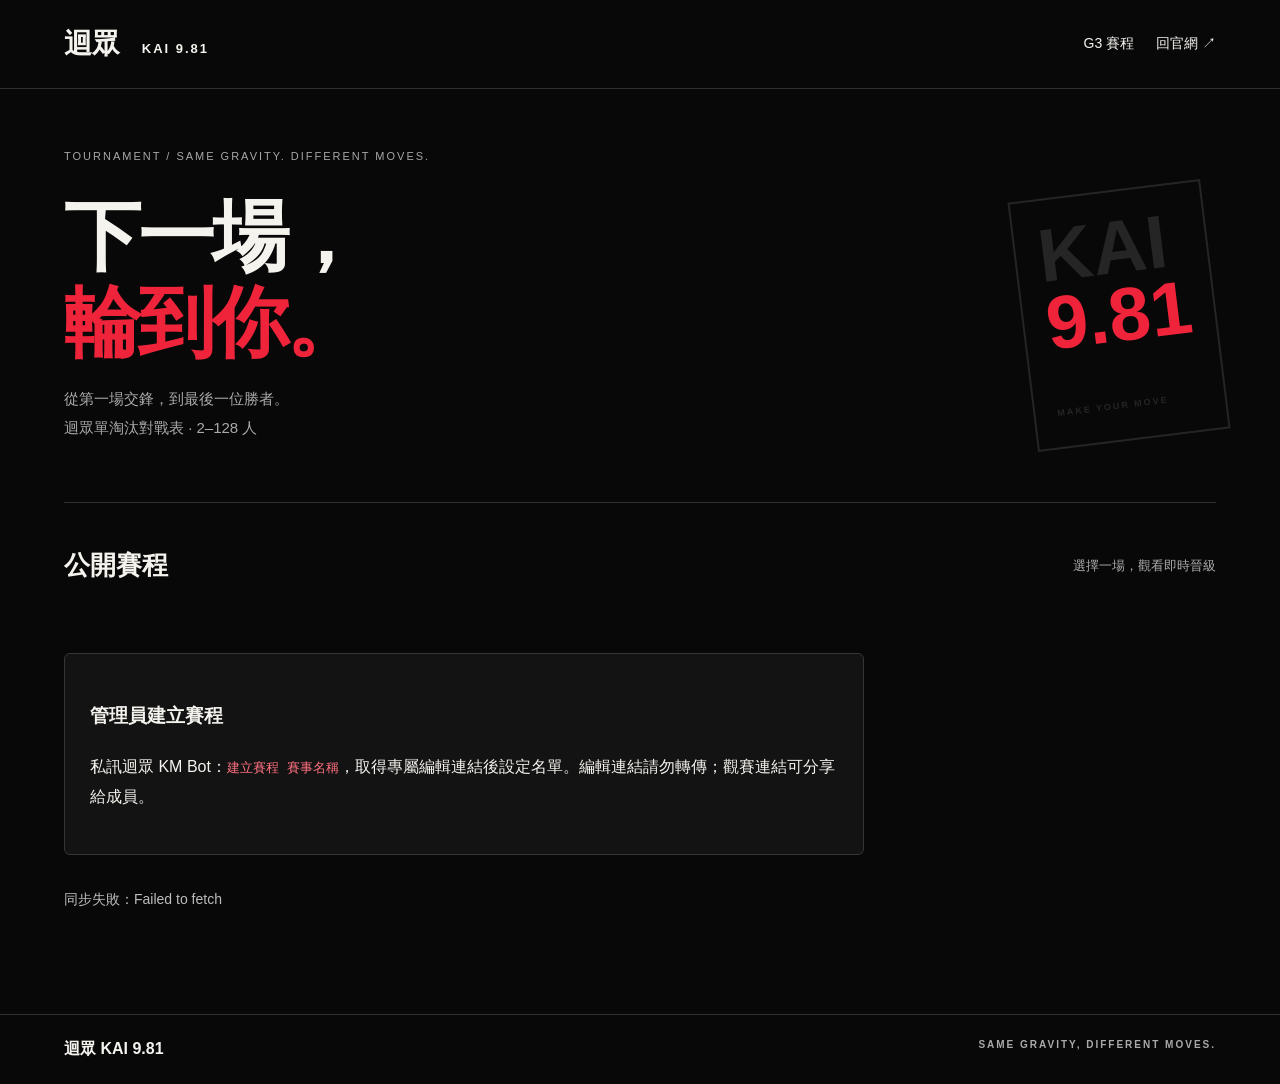
==== b/index.html @ 5896454a "Add click-to-advance numbered brackets and responsive viewing" ====
<!doctype html>
<html lang="zh-Hant"><head><meta charset="utf-8"><meta name="viewport" content="width=device-width,initial-scale=1"><meta name="referrer" content="no-referrer"><meta name="theme-color" content="#080808"><title>對戰表｜迴眾 KAI 9.81</title><link rel="stylesheet" href="../bracket.css?v=2"><script src="../bracket.js?v=2" defer></script></head>
<body><header><a class="brand" href="../index.html">迴眾 <span>KAI 9.81</span></a><nav><a href="../g3.html">G3 賽程</a><a href="../index.html">回官網 ↗</a></nav></header>
<main><section class="hero"><p class="eyebrow">TOURNAMENT / SAME GRAVITY. DIFFERENT MOVES.</p><div class="hero-row"><div><h1>下一場，<br><em>輪到你。</em></h1><p class="intro">從第一場交鋒，到最後一位勝者。<br>迴眾單淘汰對戰表 · 2–128 人</p></div><div class="stamp">KAI<span>9.81</span><small>MAKE YOUR MOVE</small></div></div></section>
<section id="landing" hidden><div class="section-head"><h2>公開賽程</h2><span>選擇一場，觀看即時晉級</span></div><div id="events" class="events"></div><aside><h3>管理員建立賽程</h3><p>私訊迴眾 KM Bot：<code>建立賽程 賽事名稱</code>，取得專屬編輯連結後設定名單。編輯連結請勿轉傳；觀賽連結可分享給成員。</p></aside></section>
<section id="tournament" hidden><div class="section-head"><div><p class="eyebrow" id="mode"></p><h2 id="title"></h2></div><div class="actions"><button id="edit-roster" hidden>編輯參賽者／號碼牌</button><button id="share">複製觀賽連結</button><button id="refresh">重新整理</button><button id="print">列印／PDF</button></div></div><p id="meta"></p><div id="champion" class="champion" hidden></div>
<form id="setup" hidden><h3>01 / 設定對戰名單</h3><label>賽事名稱<input id="name" maxlength="80" required></label><label>參賽者（一行一位；可填「號碼 姓名」，例如 1 漢克）<textarea id="players" rows="9" placeholder="漢克&#10;子評&#10;寶哥&#10;佩嘉" required></textarea></label><div class="actions"><button type="button" id="shuffle">隨機排列名單</button><button class="primary" type="submit">儲存名單／發布 →</button></div><p class="hint">依號碼牌配對：1 對 2、3 對 4、5 對 6。未填號碼則依行序編號；空缺號碼輪空。編輯名單會清除全部晉級結果，觀賽連結保持不變。請使用暱稱。</p></form>
<div class="actions view-tools"><button id="fit">符合螢幕</button><button id="actual">原始大小</button><label>縮放 <input id="zoom" type="range" min="1" max="150" value="100"><output id="zoom-value">100%</output></label><button id="fullscreen">全螢幕</button></div><div id="viewport" tabindex="0" aria-label="橫向對戰表，可縮放及捲動"><div id="canvas"><div id="board" class="board"></div></div></div><p class="hint">單淘汰制 · 比分由裁判依當場規則登記 · 無季軍戰（準決賽敗者並列第三）</p></section>
<p id="status" role="status" aria-live="polite">正在讀取賽程…</p>
</main><footer>迴眾 KAI 9.81 <span>SAME GRAVITY, DIFFERENT MOVES.</span></footer>
</body></html>
---- bracket.css ----
*{box-sizing:border-box}:root{color-scheme:dark;font-family:Arial,"Microsoft JhengHei",sans-serif;background:#080808;color:#f5f3ee}body{margin:0}a{color:inherit;text-decoration:none}button,input,textarea{font:inherit}button,a,input,textarea{outline-offset:5px}button{cursor:pointer;border:1px solid #494949;background:#191919;color:#fff;padding:11px 16px;border-radius:4px}button:hover{border-color:#ef243a}button:disabled{opacity:.5;cursor:wait}.primary{background:#e52238;border-color:#e52238}header{padding:25px 5%;border-bottom:1px solid #303030;display:flex;align-items:center;justify-content:space-between;gap:20px}.brand{font-size:28px;font-weight:900}.brand span{font-size:13px;margin-left:14px;letter-spacing:2px}nav{display:flex;gap:22px;font-size:14px}main{max-width:1500px;margin:auto;padding:0 5% 70px}.hero{padding:50px 0 45px;border-bottom:1px solid #303030;margin-bottom:35px}.eyebrow{font-size:11px;letter-spacing:2px;color:#a7a7a7}.hero-row{display:flex;justify-content:space-between;align-items:center}h1{font-size:clamp(44px,6vw,78px);line-height:1.12;margin:20px 0;letter-spacing:-3px}h1 em{color:#ef243a;font-style:normal}.intro{font-size:15px;color:#aaa;line-height:1.9}.stamp{font-size:75px;font-weight:900;color:#252525;line-height:.9;transform:rotate(-7deg);border:2px solid #252525;padding:22px}.stamp span{display:block;color:#ef243a}.stamp small{font-size:9px;letter-spacing:2px}.section-head{display:flex;align-items:center;justify-content:space-between;gap:24px}.section-head h2{font-size:26px;margin:10px 0;overflow-wrap:anywhere}.section-head>span,#meta,.hint{color:#aaa;font-size:13px;line-height:1.8}.actions{display:flex;gap:9px;flex-wrap:wrap}.events{display:grid;grid-template-columns:repeat(auto-fit,minmax(260px,1fr));gap:14px;margin:24px 0}.event,aside,form#setup{border:1px solid #353535;border-radius:6px;padding:25px;background:#131313}.event:hover{border-color:#ef243a}.event h3{overflow-wrap:anywhere}.event p{font-size:12px;color:#aaa}aside{margin-top:36px;max-width:800px;line-height:1.9}code{color:#ff7080}label{display:block;margin:18px 0;font-size:14px}input,textarea{display:block;width:100%;padding:12px;border:1px solid #555;border-radius:4px;background:#080808;color:#fff;margin-top:9px}form#setup{max-width:700px;margin:24px 0}#status{padding:18px 0;line-height:1.8;color:#bcbcbc;font-size:14px}.board{display:flex;gap:32px;overflow:auto;padding:25px 4px 35px;min-height:100px}.round{min-width:250px;display:flex;flex-direction:column}.round h3{font-size:12px;letter-spacing:2px;color:#bbb;margin:0 0 20px}.matches{display:flex;flex-direction:column;justify-content:space-around;gap:16px;flex:1}.match{border:1px solid #414141;background:#141414;border-radius:5px;position:relative;min-height:115px;padding:10px}.match:after{content:"";position:absolute;right:-33px;width:32px;top:50%;border-top:1px solid #555}.round:last-child .match:after{display:none}.match small{display:block;color:#929292;font-size:10px;margin-bottom:8px}.player{display:flex;justify-content:space-between;gap:12px;padding:7px 5px;max-width:235px;font-size:14px}.player span{overflow-wrap:anywhere}.player.win{background:#412029;color:#ffbdc4;border-radius:3px}.match button{font-size:11px;padding:5px 9px;margin-top:7px;width:100%}.champion{margin:24px 0;padding:24px;background:#ef243a;color:white;font-size:24px;font-weight:bold;border-radius:5px}footer{padding:24px 5%;border-top:1px solid #303030;font-weight:bold}footer span{float:right;font-size:10px;color:#aaa;letter-spacing:2px}dialog{max-width:480px;width:calc(100% - 32px);border:1px solid #555;border-radius:9px;background:#151515;color:#fff;padding:25px}dialog::backdrop{background:#000b}#score-error{color:#ff9ca6}body[aria-busy=true] #board button{pointer-events:none;opacity:.5}[hidden]{display:none!important}@media(max-width:650px){.stamp{display:none}.section-head{align-items:start;flex-direction:column;gap:10px}.hero{padding:32px 0}.brand{font-size:22px}.brand span{font-size:10px;margin-left:7px}header{padding:20px 5%}nav{font-size:12px;gap:12px}.round{min-width:225px}footer span{float:none;display:block;margin-top:10px}}@media print{header,footer,.hero,.actions,#setup,#status,.match button,.hint{display:none!important}:root{color-scheme:light;background:white;color:black}main{max-width:none;padding:0}.board{overflow:visible;gap:15px}.round{min-width:180px}.match{break-inside:avoid;background:white;color:black;border-color:#999}.match:after{width:15px;right:-16px}.player.win{background:#eee;color:black}.section-head{display:block}.champion{background:#eee;color:black}}

#viewport{width:100%;overflow:auto;min-height:200px;max-height:85vh;margin-top:20px}#canvas{position:relative}.board{width:max-content;overflow:visible;transform-origin:top left;gap:32px;padding:10px 4px 20px}.round{width:250px;flex:none}.match button.player{display:flex;text-align:left;font-size:14px;padding:7px 5px;margin:0;background:transparent;border:1px solid transparent;cursor:pointer}.match button.player:hover{border-color:#ef243a;background:#35151a}.match button.player.win{background:#412029}.match button.undo{font-size:10px;width:auto;display:block;margin-top:6px}.view-tools{align-items:center;margin-top:20px}.view-tools label{display:flex;align-items:center;gap:10px;margin:0}.view-tools input{display:inline;width:140px;margin:0}.view-tools output{min-width:45px}#tournament:fullscreen{background:#080808;padding:20px;overflow:auto}#tournament:fullscreen #viewport{max-height:calc(100vh - 200px)}@media print{#viewport{overflow:visible;max-height:none}#canvas{width:auto!important;height:auto!important}.board{transform:none!important}.match button.player{display:flex!important;color:black}.view-tools{display:none!important}}
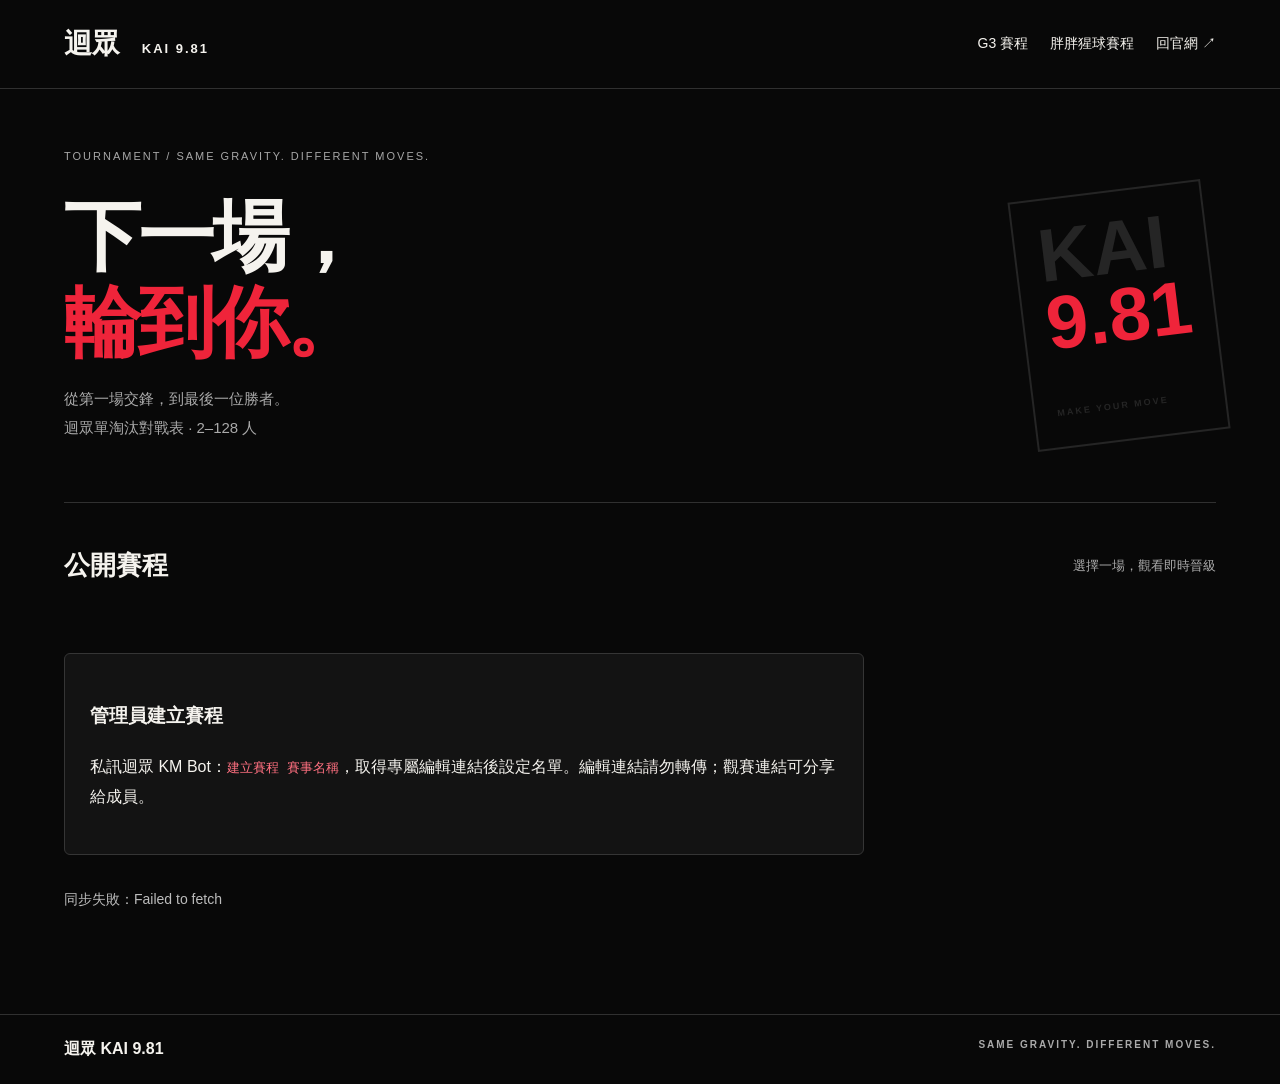
==== commit eda1d105: "加入胖胖猩球賽程導覽入口" ====
--- a/b/index.html
+++ b/b/index.html
@@ -1,11 +1,11 @@
 <!doctype html>
-<html lang="zh-Hant"><head><meta charset="utf-8"><meta name="viewport" content="width=device-width,initial-scale=1"><meta name="referrer" content="no-referrer"><meta name="theme-color" content="#080808"><title>對戰表｜迴眾 KAI 9.81</title><link rel="stylesheet" href="../bracket.css?v=2"><script src="../bracket.js?v=2" defer></script></head>
-<body><header><a class="brand" href="../index.html">迴眾 <span>KAI 9.81</span></a><nav><a href="../g3.html">G3 賽程</a><a href="../index.html">回官網 ↗</a></nav></header>
+<html lang="zh-Hant"><head><meta charset="utf-8"><meta name="viewport" content="width=device-width,initial-scale=1"><meta name="referrer" content="no-referrer"><meta name="theme-color" content="#080808"><title>對戰表｜迴眾 KAI 9.81</title><link rel="stylesheet" href="../bracket.css?v=3"><script src="../bracket.js?v=3" defer></script></head>
+<body><header><a class="brand" href="../index.html">迴眾 <span>KAI 9.81</span></a><nav><a href="../g3.html">G3 賽程</a><a href="../pangschedule.html">胖胖猩球賽程</a><a href="../index.html">回官網 ↗</a></nav></header>
 <main><section class="hero"><p class="eyebrow">TOURNAMENT / SAME GRAVITY. DIFFERENT MOVES.</p><div class="hero-row"><div><h1>下一場，<br><em>輪到你。</em></h1><p class="intro">從第一場交鋒，到最後一位勝者。<br>迴眾單淘汰對戰表 · 2–128 人</p></div><div class="stamp">KAI<span>9.81</span><small>MAKE YOUR MOVE</small></div></div></section>
 <section id="landing" hidden><div class="section-head"><h2>公開賽程</h2><span>選擇一場，觀看即時晉級</span></div><div id="events" class="events"></div><aside><h3>管理員建立賽程</h3><p>私訊迴眾 KM Bot：<code>建立賽程 賽事名稱</code>，取得專屬編輯連結後設定名單。編輯連結請勿轉傳；觀賽連結可分享給成員。</p></aside></section>
 <section id="tournament" hidden><div class="section-head"><div><p class="eyebrow" id="mode"></p><h2 id="title"></h2></div><div class="actions"><button id="edit-roster" hidden>編輯參賽者／號碼牌</button><button id="share">複製觀賽連結</button><button id="refresh">重新整理</button><button id="print">列印／PDF</button></div></div><p id="meta"></p><div id="champion" class="champion" hidden></div>
 <form id="setup" hidden><h3>01 / 設定對戰名單</h3><label>賽事名稱<input id="name" maxlength="80" required></label><label>參賽者（一行一位；可填「號碼 姓名」，例如 1 漢克）<textarea id="players" rows="9" placeholder="漢克&#10;子評&#10;寶哥&#10;佩嘉" required></textarea></label><div class="actions"><button type="button" id="shuffle">隨機排列名單</button><button class="primary" type="submit">儲存名單／發布 →</button></div><p class="hint">依號碼牌配對：1 對 2、3 對 4、5 對 6。未填號碼則依行序編號；空缺號碼輪空。編輯名單會清除全部晉級結果，觀賽連結保持不變。請使用暱稱。</p></form>
-<div class="actions view-tools"><button id="fit">符合螢幕</button><button id="actual">原始大小</button><label>縮放 <input id="zoom" type="range" min="1" max="150" value="100"><output id="zoom-value">100%</output></label><button id="fullscreen">全螢幕</button></div><div id="viewport" tabindex="0" aria-label="橫向對戰表，可縮放及捲動"><div id="canvas"><div id="board" class="board"></div></div></div><p class="hint">單淘汰制 · 比分由裁判依當場規則登記 · 無季軍戰（準決賽敗者並列第三）</p></section>
+<div class="actions view-tools"><button id="fit">符合螢幕</button><button id="actual">原始大小</button><label>縮放 <input id="zoom" type="range" min="1" max="150" value="100"><output id="zoom-value">100%</output></label><button id="fullscreen">全螢幕</button></div><div id="viewport" tabindex="0" aria-label="橫向對戰表，可縮放及捲動"><div id="canvas"><div id="board" class="board"></div></div></div><p class="hint">單淘汰制 · 管理員點選勝者晉級 · 無季軍戰（準決賽敗者並列第三）</p></section>
 <p id="status" role="status" aria-live="polite">正在讀取賽程…</p>
-</main><footer>迴眾 KAI 9.81 <span>SAME GRAVITY, DIFFERENT MOVES.</span></footer>
-</body></html>+</main><footer>迴眾 KAI 9.81 <span>SAME GRAVITY. DIFFERENT MOVES.</span></footer>
+</body></html>
--- a/bracket.css
+++ b/bracket.css
@@ -1,3 +1,5 @@
 *{box-sizing:border-box}:root{color-scheme:dark;font-family:Arial,"Microsoft JhengHei",sans-serif;background:#080808;color:#f5f3ee}body{margin:0}a{color:inherit;text-decoration:none}button,input,textarea{font:inherit}button,a,input,textarea{outline-offset:5px}button{cursor:pointer;border:1px solid #494949;background:#191919;color:#fff;padding:11px 16px;border-radius:4px}button:hover{border-color:#ef243a}button:disabled{opacity:.5;cursor:wait}.primary{background:#e52238;border-color:#e52238}header{padding:25px 5%;border-bottom:1px solid #303030;display:flex;align-items:center;justify-content:space-between;gap:20px}.brand{font-size:28px;font-weight:900}.brand span{font-size:13px;margin-left:14px;letter-spacing:2px}nav{display:flex;gap:22px;font-size:14px}main{max-width:1500px;margin:auto;padding:0 5% 70px}.hero{padding:50px 0 45px;border-bottom:1px solid #303030;margin-bottom:35px}.eyebrow{font-size:11px;letter-spacing:2px;color:#a7a7a7}.hero-row{display:flex;justify-content:space-between;align-items:center}h1{font-size:clamp(44px,6vw,78px);line-height:1.12;margin:20px 0;letter-spacing:-3px}h1 em{color:#ef243a;font-style:normal}.intro{font-size:15px;color:#aaa;line-height:1.9}.stamp{font-size:75px;font-weight:900;color:#252525;line-height:.9;transform:rotate(-7deg);border:2px solid #252525;padding:22px}.stamp span{display:block;color:#ef243a}.stamp small{font-size:9px;letter-spacing:2px}.section-head{display:flex;align-items:center;justify-content:space-between;gap:24px}.section-head h2{font-size:26px;margin:10px 0;overflow-wrap:anywhere}.section-head>span,#meta,.hint{color:#aaa;font-size:13px;line-height:1.8}.actions{display:flex;gap:9px;flex-wrap:wrap}.events{display:grid;grid-template-columns:repeat(auto-fit,minmax(260px,1fr));gap:14px;margin:24px 0}.event,aside,form#setup{border:1px solid #353535;border-radius:6px;padding:25px;background:#131313}.event:hover{border-color:#ef243a}.event h3{overflow-wrap:anywhere}.event p{font-size:12px;color:#aaa}aside{margin-top:36px;max-width:800px;line-height:1.9}code{color:#ff7080}label{display:block;margin:18px 0;font-size:14px}input,textarea{display:block;width:100%;padding:12px;border:1px solid #555;border-radius:4px;background:#080808;color:#fff;margin-top:9px}form#setup{max-width:700px;margin:24px 0}#status{padding:18px 0;line-height:1.8;color:#bcbcbc;font-size:14px}.board{display:flex;gap:32px;overflow:auto;padding:25px 4px 35px;min-height:100px}.round{min-width:250px;display:flex;flex-direction:column}.round h3{font-size:12px;letter-spacing:2px;color:#bbb;margin:0 0 20px}.matches{display:flex;flex-direction:column;justify-content:space-around;gap:16px;flex:1}.match{border:1px solid #414141;background:#141414;border-radius:5px;position:relative;min-height:115px;padding:10px}.match:after{content:"";position:absolute;right:-33px;width:32px;top:50%;border-top:1px solid #555}.round:last-child .match:after{display:none}.match small{display:block;color:#929292;font-size:10px;margin-bottom:8px}.player{display:flex;justify-content:space-between;gap:12px;padding:7px 5px;max-width:235px;font-size:14px}.player span{overflow-wrap:anywhere}.player.win{background:#412029;color:#ffbdc4;border-radius:3px}.match button{font-size:11px;padding:5px 9px;margin-top:7px;width:100%}.champion{margin:24px 0;padding:24px;background:#ef243a;color:white;font-size:24px;font-weight:bold;border-radius:5px}footer{padding:24px 5%;border-top:1px solid #303030;font-weight:bold}footer span{float:right;font-size:10px;color:#aaa;letter-spacing:2px}dialog{max-width:480px;width:calc(100% - 32px);border:1px solid #555;border-radius:9px;background:#151515;color:#fff;padding:25px}dialog::backdrop{background:#000b}#score-error{color:#ff9ca6}body[aria-busy=true] #board button{pointer-events:none;opacity:.5}[hidden]{display:none!important}@media(max-width:650px){.stamp{display:none}.section-head{align-items:start;flex-direction:column;gap:10px}.hero{padding:32px 0}.brand{font-size:22px}.brand span{font-size:10px;margin-left:7px}header{padding:20px 5%}nav{font-size:12px;gap:12px}.round{min-width:225px}footer span{float:none;display:block;margin-top:10px}}@media print{header,footer,.hero,.actions,#setup,#status,.match button,.hint{display:none!important}:root{color-scheme:light;background:white;color:black}main{max-width:none;padding:0}.board{overflow:visible;gap:15px}.round{min-width:180px}.match{break-inside:avoid;background:white;color:black;border-color:#999}.match:after{width:15px;right:-16px}.player.win{background:#eee;color:black}.section-head{display:block}.champion{background:#eee;color:black}}
 
 #viewport{width:100%;overflow:auto;min-height:200px;max-height:85vh;margin-top:20px}#canvas{position:relative}.board{width:max-content;overflow:visible;transform-origin:top left;gap:32px;padding:10px 4px 20px}.round{width:250px;flex:none}.match button.player{display:flex;text-align:left;font-size:14px;padding:7px 5px;margin:0;background:transparent;border:1px solid transparent;cursor:pointer}.match button.player:hover{border-color:#ef243a;background:#35151a}.match button.player.win{background:#412029}.match button.undo{font-size:10px;width:auto;display:block;margin-top:6px}.view-tools{align-items:center;margin-top:20px}.view-tools label{display:flex;align-items:center;gap:10px;margin:0}.view-tools input{display:inline;width:140px;margin:0}.view-tools output{min-width:45px}#tournament:fullscreen{background:#080808;padding:20px;overflow:auto}#tournament:fullscreen #viewport{max-height:calc(100vh - 200px)}@media print{#viewport{overflow:visible;max-height:none}#canvas{width:auto!important;height:auto!important}.board{transform:none!important}.match button.player{display:flex!important;color:black}.view-tools{display:none!important}}
+
+.viewing-bracket .hero{display:none}.viewing-bracket #tournament{padding-top:25px}#canvas{margin-inline:auto}
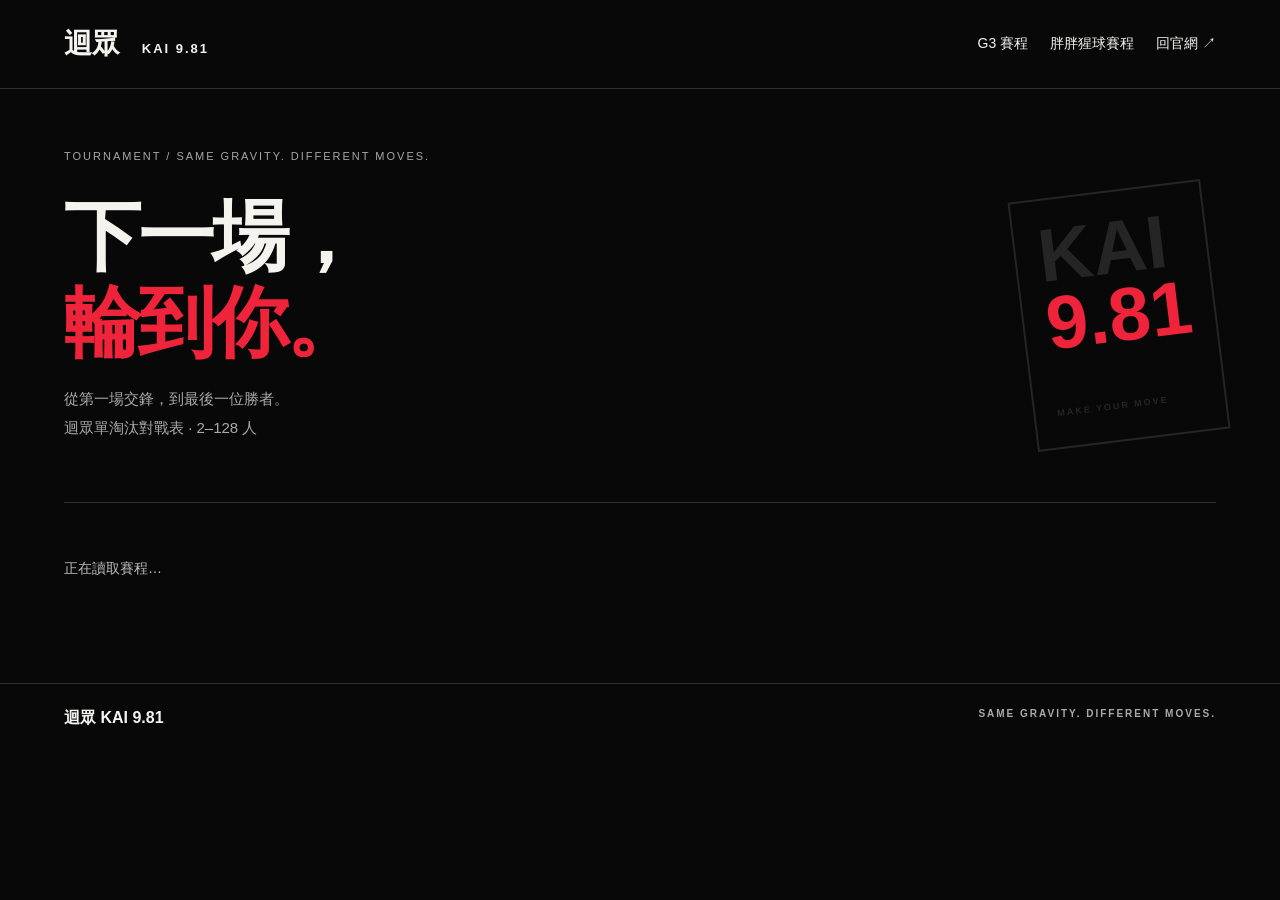
==== commit fb1f68b9: "Add admin bracket deletion and deleted spectator state" ====
--- a/b/index.html
+++ b/b/index.html
@@ -1,5 +1,5 @@
 <!doctype html>
-<html lang="zh-Hant"><head><meta charset="utf-8"><meta name="viewport" content="width=device-width,initial-scale=1"><meta name="referrer" content="no-referrer"><meta name="theme-color" content="#080808"><title>對戰表｜迴眾 KAI 9.81</title><link rel="stylesheet" href="../bracket.css?v=3"><script src="../bracket.js?v=3" defer></script></head>
+<html lang="zh-Hant"><head><meta charset="utf-8"><meta name="viewport" content="width=device-width,initial-scale=1"><meta name="referrer" content="no-referrer"><meta name="theme-color" content="#080808"><title>對戰表｜迴眾 KAI 9.81</title><link rel="stylesheet" href="../bracket.css?v=3"><script src="../bracket.js?v=20261122-delete" defer></script></head>
 <body><header><a class="brand" href="../index.html">迴眾 <span>KAI 9.81</span></a><nav><a href="../g3.html">G3 賽程</a><a href="../pangschedule.html">胖胖猩球賽程</a><a href="../index.html">回官網 ↗</a></nav></header>
 <main><section class="hero"><p class="eyebrow">TOURNAMENT / SAME GRAVITY. DIFFERENT MOVES.</p><div class="hero-row"><div><h1>下一場，<br><em>輪到你。</em></h1><p class="intro">從第一場交鋒，到最後一位勝者。<br>迴眾單淘汰對戰表 · 2–128 人</p></div><div class="stamp">KAI<span>9.81</span><small>MAKE YOUR MOVE</small></div></div></section>
 <section id="landing" hidden><div class="section-head"><h2>公開賽程</h2><span>選擇一場，觀看即時晉級</span></div><div id="events" class="events"></div><aside><h3>管理員建立賽程</h3><p>私訊迴眾 KM Bot：<code>建立賽程 賽事名稱</code>，取得專屬編輯連結後設定名單。編輯連結請勿轉傳；觀賽連結可分享給成員。</p></aside></section>
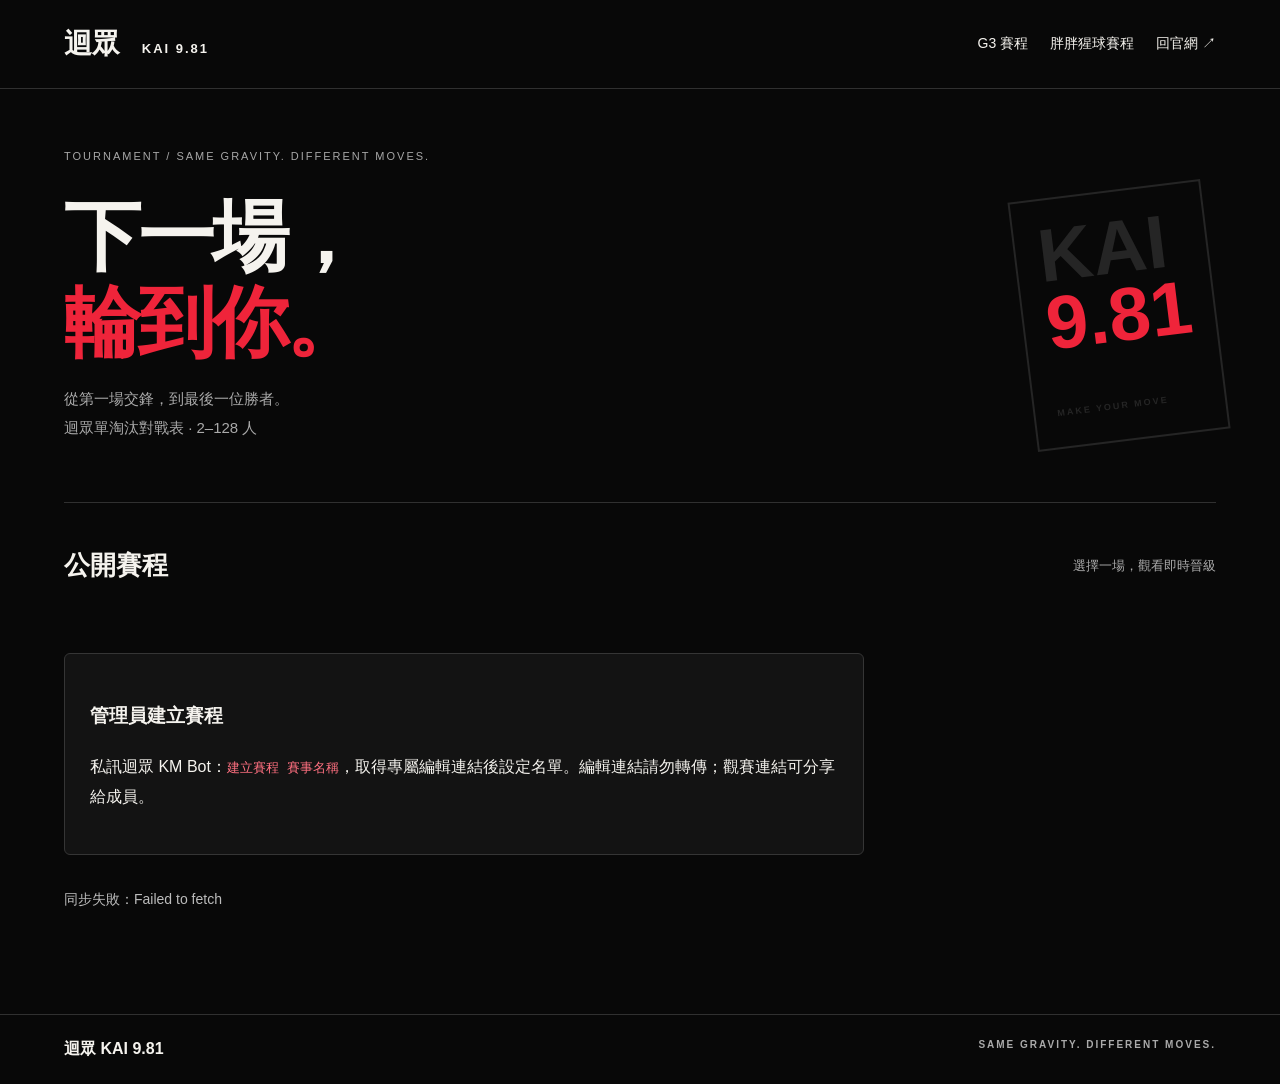
==== commit 13a400ed: "Include delete control on short bracket URL" ====
--- a/b/index.html
+++ b/b/index.html
@@ -3,7 +3,7 @@
 <body><header><a class="brand" href="../index.html">迴眾 <span>KAI 9.81</span></a><nav><a href="../g3.html">G3 賽程</a><a href="../pangschedule.html">胖胖猩球賽程</a><a href="../index.html">回官網 ↗</a></nav></header>
 <main><section class="hero"><p class="eyebrow">TOURNAMENT / SAME GRAVITY. DIFFERENT MOVES.</p><div class="hero-row"><div><h1>下一場，<br><em>輪到你。</em></h1><p class="intro">從第一場交鋒，到最後一位勝者。<br>迴眾單淘汰對戰表 · 2–128 人</p></div><div class="stamp">KAI<span>9.81</span><small>MAKE YOUR MOVE</small></div></div></section>
 <section id="landing" hidden><div class="section-head"><h2>公開賽程</h2><span>選擇一場，觀看即時晉級</span></div><div id="events" class="events"></div><aside><h3>管理員建立賽程</h3><p>私訊迴眾 KM Bot：<code>建立賽程 賽事名稱</code>，取得專屬編輯連結後設定名單。編輯連結請勿轉傳；觀賽連結可分享給成員。</p></aside></section>
-<section id="tournament" hidden><div class="section-head"><div><p class="eyebrow" id="mode"></p><h2 id="title"></h2></div><div class="actions"><button id="edit-roster" hidden>編輯參賽者／號碼牌</button><button id="share">複製觀賽連結</button><button id="refresh">重新整理</button><button id="print">列印／PDF</button></div></div><p id="meta"></p><div id="champion" class="champion" hidden></div>
+<section id="tournament" hidden><div class="section-head"><div><p class="eyebrow" id="mode"></p><h2 id="title"></h2></div><div class="actions"><button id="edit-roster" hidden>編輯參賽者／號碼牌</button><button id="delete-bracket" hidden>刪除賽程</button><button id="share">複製觀賽連結</button><button id="refresh">重新整理</button><button id="print">列印／PDF</button></div></div><p id="meta"></p><div id="champion" class="champion" hidden></div>
 <form id="setup" hidden><h3>01 / 設定對戰名單</h3><label>賽事名稱<input id="name" maxlength="80" required></label><label>參賽者（一行一位；可填「號碼 姓名」，例如 1 漢克）<textarea id="players" rows="9" placeholder="漢克&#10;子評&#10;寶哥&#10;佩嘉" required></textarea></label><div class="actions"><button type="button" id="shuffle">隨機排列名單</button><button class="primary" type="submit">儲存名單／發布 →</button></div><p class="hint">依號碼牌配對：1 對 2、3 對 4、5 對 6。未填號碼則依行序編號；空缺號碼輪空。編輯名單會清除全部晉級結果，觀賽連結保持不變。請使用暱稱。</p></form>
 <div class="actions view-tools"><button id="fit">符合螢幕</button><button id="actual">原始大小</button><label>縮放 <input id="zoom" type="range" min="1" max="150" value="100"><output id="zoom-value">100%</output></label><button id="fullscreen">全螢幕</button></div><div id="viewport" tabindex="0" aria-label="橫向對戰表，可縮放及捲動"><div id="canvas"><div id="board" class="board"></div></div></div><p class="hint">單淘汰制 · 管理員點選勝者晉級 · 無季軍戰（準決賽敗者並列第三）</p></section>
 <p id="status" role="status" aria-live="polite">正在讀取賽程…</p>
